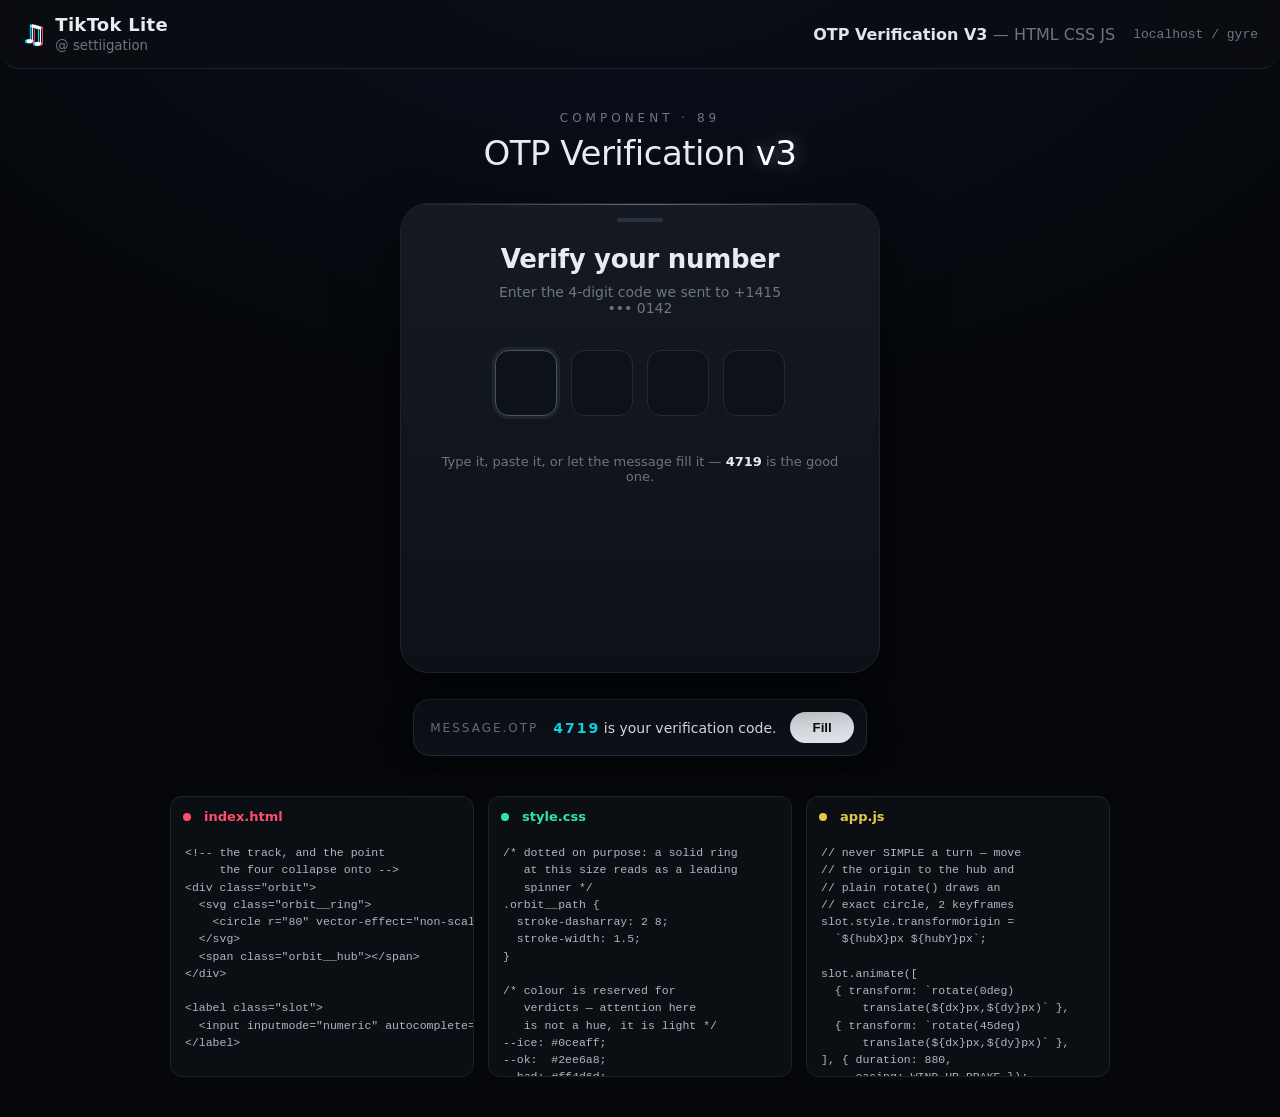
==== otp-verification-v3-pagedrop.html @ d61eb6ff "Add OTP Verification v3 component demo, pagedrop build, and analysis contact sheet Co-authored-by: a" ====
<!DOCTYPE html>
<html lang="en">
<head>
  <meta charset="UTF-8" />
  <meta name="viewport" content="width=device-width, initial-scale=1.0" />
  <title>OTP Verification V3 — HTML CSS JS</title>
  
<style>
:root {
  --bg: #05070a;
  --panel: #0b0e13;
  --panel-2: #10141b;
  --line: #1c232e;
  --text: #e8ecf2;
  --muted: #6d7583;
  --ice: #0ceaff;
  --ok: #2ee6a8;
  --bad: #ff4d6d;
  --radius: 28px;
}

* { box-sizing: border-box; }

html, body {
  margin: 0;
  padding: 0;
  background: radial-gradient(120% 90% at 50% -10%, #0a1120 0%, var(--bg) 55%);
  color: var(--text);
  font-family: "Segoe UI", system-ui, -apple-system, Roboto, Helvetica, Arial, sans-serif;
}

/* ---------- demo header ---------- */
.demo-header {
  display: flex;
  align-items: center;
  gap: 18px;
  padding: 14px 22px;
  background: rgba(10, 13, 18, .75);
  border-bottom: 1px solid var(--line);
  border-radius: 0 0 20px 20px;
}
.brand { display: flex; align-items: center; gap: 10px; }
.brand-mark {
  font-size: 26px;
  color: #fff;
  filter: drop-shadow(2px 0 0 var(--bad)) drop-shadow(-2px 0 0 var(--ice));
}
.brand-name strong { display: block; font-size: 18px; letter-spacing: .3px; }
.brand-name small { color: var(--muted); }
.demo-title { margin-left: auto; font-weight: 600; color: #dfe5ee; }
.demo-title .stack { color: var(--muted); font-weight: 400; }
.host { color: var(--muted); font-family: ui-monospace, monospace; font-size: 13px; }

/* ---------- stage ---------- */
.stage {
  max-width: 520px;
  margin: 0 auto;
  padding: 42px 20px 30px;
  text-align: center;
}
.kicker {
  color: var(--muted);
  letter-spacing: 4px;
  font-size: 12px;
  text-transform: uppercase;
  margin: 0 0 8px;
}
.page-title {
  margin: 0 0 30px;
  font-size: 34px;
  font-weight: 500;
  letter-spacing: -.5px;
}
.page-title span {
  color: #fff;
  text-shadow: 0 0 18px rgba(255, 255, 255, .35);
}

/* ---------- card ---------- */
.card {
  position: relative;
  background: linear-gradient(180deg, #151a22 0%, #0d1117 100%);
  border: 1px solid var(--line);
  border-radius: var(--radius);
  padding: 40px 28px 30px;
  min-height: 470px;
  box-shadow: 0 30px 60px rgba(0, 0, 0, .5);
  overflow: hidden;
}
.card::before {
  content: "";
  position: absolute;
  inset: 0 0 auto 0;
  height: 1px;
  background: linear-gradient(90deg, transparent, rgba(255,255,255,.35), transparent);
}
.grabber {
  position: absolute;
  top: 14px;
  left: 50%;
  transform: translateX(-50%);
  width: 46px;
  height: 4px;
  border-radius: 999px;
  background: #2a323f;
}

.card-status {
  font-size: 26px;
  font-weight: 600;
  margin: 0 0 10px;
  letter-spacing: -.3px;
}
.card-hint {
  color: var(--muted);
  font-size: 14px;
  margin: 0 auto 34px;
  max-width: 300px;
}

/* ---------- code input ---------- */
.code {
  display: flex;
  justify-content: center;
  gap: 14px;
  min-height: 78px;
}
.slot {
  width: 62px;
  height: 66px;
  border-radius: 14px;
  border: 1px solid #232b37;
  background: #0d1118;
  display: grid;
  place-items: center;
  font-size: 30px;
  font-weight: 600;
  color: var(--text);
  transition: border-color .18s, box-shadow .18s, background .18s;
}
.slot svg {
  width: 26px;
  height: 26px;
  color: #49515d;
}
.slot input {
  width: 100%;
  height: 100%;
  border: none;
  outline: none;
  background: transparent;
  color: inherit;
  font: inherit;
  text-align: center;
  caret-color: var(--ice);
}
.slot input::placeholder { color: #39414d; }
.slot.filled { background: #101722; }
.slot.active {
  border-color: #465364;
  box-shadow: 0 0 0 3px rgba(120, 140, 170, .12);
}
.slot.error { border-color: var(--bad); }
.slot.ok { border-color: var(--ok); background: rgba(46, 230, 168, .08); }

/* ---------- orbit ---------- */
.orbit {
  position: relative;
  width: 250px;
  height: 250px;
  margin: 30px auto 0;
}
.orbit__ring {
  position: absolute;
  inset: 0;
  width: 100%;
  height: 100%;
}
.orbit__ring circle {
  stroke: #39414a;
  stroke-dasharray: 2 8;
  stroke-width: 1.5;
  fill: none;
  transform-origin: center;
  animation: spin 12s linear infinite;
}
@keyframes spin { to { transform: rotate(360deg); } }

.orbit__hub {
  position: absolute;
  top: 50%;
  left: 50%;
  width: 8px;
  height: 8px;
  border-radius: 50%;
  background: #57606d;
  transform: translate(-50%, -50%);
}
.orbit__slots { position: absolute; inset: 0; }
.orbit__slot {
  position: absolute;
  top: 50%;
  left: 50%;
  width: 56px;
  height: 56px;
  border-radius: 14px;
  background: #101722;
  border: 1px solid #242c38;
  display: grid;
  place-items: center;
  font-size: 26px;
  font-weight: 600;
  will-change: transform;
}

/* ---------- success ---------- */
.success { margin-top: 34px; }
.success-title {
  color: var(--ok);
  font-size: 24px;
  font-weight: 600;
  margin: 0 0 26px;
  text-shadow: 0 0 16px rgba(46, 230, 168, .4);
}
.success-badge {
  position: relative;
  width: 110px;
  height: 110px;
  margin: 0 auto;
  border: 1.5px solid rgba(46,230,168,.7);
  border-radius: 24px;
  display: grid;
  place-items: center;
  box-shadow: 0 0 24px rgba(46,230,168,.35), inset 0 0 24px rgba(46,230,168,.15);
  animation: pop .5s cubic-bezier(.2,.9,.3,1.2);
}
.success-inner {
  width: 64px;
  height: 64px;
  border-radius: 18px;
  background: linear-gradient(160deg, #123427, #0a1f18);
  border: 1px solid #1f4f3c;
}
@keyframes pop { from { transform: scale(.8); opacity: 0; } to { transform: scale(1); opacity: 1; } }
.spark {
  position: absolute;
  width: 6px;
  height: 6px;
  border-radius: 50%;
  background: var(--ok);
}
.spark1 { top: -16px; left: 50%; }
.spark2 { bottom: -16px; left: 50%; }
.spark3 { top: 50%; left: -16px; }
.spark4 { top: 50%; right: -16px; }
.spark5 { top: 4px; right: 4px; }
.spark6 { bottom: 4px; left: 4px; }
.spark7 { bottom: 4px; right: 4px; display: none; }
.spark { animation: pulse 1.4s ease-in-out infinite; }
.spark2 { animation-delay: .18s; }
.spark3 { animation-delay: .36s; }
.spark4 { animation-delay: .54s; }
.spark5 { animation-delay: .72s; }
.spark6 { animation-delay: .9s; }
@keyframes pulse { 0%,100% { opacity: .35; } 50% { opacity: 1; } }

/* ---------- resend / helper ---------- */
.resend { color: var(--muted); margin-top: 26px; font-size: 14px; }
.resend span { color: var(--text); font-weight: 600; }
.helper { color: var(--muted); font-size: 13px; margin-top: 26px; }
.helper b { color: var(--text); }

/* ---------- message ---------- */
.message {
  display: flex;
  justify-content: center;
  margin-top: 26px;
}
.hidden { display: none !important; }
.message-pill {
  display: inline-flex;
  align-items: center;
  gap: 14px;
  background: #0d1118;
  border: 1px solid #222a35;
  border-radius: 16px;
  padding: 12px 12px 12px 16px;
  box-shadow: 0 12px 28px rgba(0,0,0,.4);
}
.message-label {
  color: var(--muted);
  font-size: 12px;
  letter-spacing: 2px;
  text-transform: uppercase;
}
.message-body { font-size: 14px; color: var(--text); }
.message-body b { margin: 0 1px; color: var(--ice); font-weight: 600; }
.fill-btn {
  border: none;
  background: #e8ecf2;
  color: #0b0e13;
  font-weight: 600;
  border-radius: 999px;
  padding: 8px 22px;
  cursor: pointer;
  transition: transform .1s, opacity .15s;
}
.fill-btn:hover { transform: scale(1.04); }
.fill-btn:active { transform: scale(.97); }

/* ---------- code bar ---------- */
.codebar {
  max-width: 980px;
  margin: 10px auto 40px;
  padding: 0 20px;
  display: grid;
  grid-template-columns: repeat(3, 1fr);
  gap: 14px;
}
.file {
  background: #0b0e13;
  border: 1px solid var(--line);
  border-radius: 12px;
  overflow: hidden;
}
.file .dot { display: inline-block; width: 8px; height: 8px; border-radius: 50%; background: var(--bad); margin: 0 8px 0 12px; }
.file h3 {
  display: inline-block;
  margin: 0;
  padding: 12px 0;
  color: var(--bad);
  font-size: 13px;
  font-weight: 600;
}
.file pre {
  margin: 0;
  padding: 8px 14px 14px;
  font-family: ui-monospace, "SF Mono", Menlo, Consolas, monospace;
  font-size: 11.5px;
  line-height: 1.5;
  color: #aeb7c4;
  overflow: auto;
  max-height: 240px;
}
.file[data-tab="css"] h3 { color: #2ee6a8; }
.file[data-tab="css"] .dot { background: #2ee6a8; }
.file[data-tab="js"] h3 { color: #e2c94b; }
.file[data-tab="js"] .dot { background: #e2c94b; }

@media (max-width: 760px) {
  .codebar { grid-template-columns: 1fr; }
  .demo-title .stack, .host { display: none; }
  .slot { width: 56px; height: 60px; }
  .orbit { transform: scale(.9); }
}

</style>
</head>
<body>
  <!-- demo header -->
  <header class="demo-header">
    <div class="brand">
      <span class="brand-mark">&#9835;</span>
      <div class="brand-name">
        <strong>TikTok Lite</strong>
        <small>@ settiigation</small>
      </div>
    </div>
    <div class="demo-title">
      <span>OTP Verification V3</span>
      <span class="stack">— HTML CSS JS</span>
    </div>
    <div class="host">localhost / gyre</div>
  </header>

  <main class="stage">
    <p class="kicker">COMPONENT · 89</p>
    <h1 class="page-title">OTP Verification <span>v3</span></h1>

    <!-- OTP card -->
    <section class="card" id="card" aria-label="OTP verification">
      <span class="grabber"></span>

      <div class="card-status" id="cardStatus">Verify your number</div>
      <p class="card-hint" id="cardHint">Enter the 4-digit code we sent to +1415 &#8226;&#8226;&#8226; 0142</p>

      <!-- input state -->
      <div class="code" id="code" aria-live="polite"></div>

      <!-- orbit / verifying state -->
      <div class="orbit hidden" id="orbit" aria-hidden="true">
        <svg class="orbit__ring" viewBox="0 0 200 200">
          <circle cx="100" cy="100" r="80" fill="none" />
        </svg>
        <span class="orbit__hub"></span>
        <div class="orbit__slots" id="orbitSlots">
          <span class="orbit__slot"></span>
          <span class="orbit__slot"></span>
          <span class="orbit__slot"></span>
          <span class="orbit__slot"></span>
        </div>
      </div>

      <!-- success state -->
      <div class="success hidden" id="success" aria-hidden="true">
        <p class="success-title">Verified successfully</p>
        <div class="success-badge">
          <div class="success-inner"></div>
          <span class="spark spark1"></span>
          <span class="spark spark2"></span>
          <span class="spark spark3"></span>
          <span class="spark spark4"></span>
          <span class="spark spark5"></span>
          <span class="spark spark6"></span>
          <span class="spark spark7"></span>
        </div>
      </div>

      <p class="resend hidden" id="resend">Didn't receive the code? &nbsp;Resend in <span id="resendCount">25</span>s</p>
      <p class="helper hidden" id="helper">Type it, paste it, or let the message fill it — <b>4719</b> is the good one.</p>
    </section>

    <!-- message bubble -->
    <div class="message hidden" id="message">
      <div class="message-pill">
        <span class="message-label">MESSAGE.OTP</span>
        <span class="message-body" id="messageBody"><b>4</b><b>7</b><b>1</b><b>9</b> is your verification code.</span>
        <button class="fill-btn" id="fillBtn" type="button">Fill</button>
      </div>
    </div>
  </main>

  <!-- recreated source panels -->
  <section class="codebar">
    <div class="file" data-tab="html">
      <span class="dot"></span>
      <h3>index.html</h3>
      <pre><code>&lt;!-- the track, and the point
     the four collapse onto --&gt;
&lt;div class="orbit"&gt;
  &lt;svg class="orbit__ring"&gt;
    &lt;circle r="80" vector-effect="non-scaling-stroke"/&gt;
  &lt;/svg&gt;
  &lt;span class="orbit__hub"&gt;&lt;/span&gt;
&lt;/div&gt;

&lt;label class="slot"&gt;
  &lt;input inputmode="numeric" autocomplete="one-time-code"&gt;
&lt;/label&gt;</code></pre>
    </div>
    <div class="file" data-tab="css">
      <span class="dot"></span>
      <h3>style.css</h3>
      <pre><code>/* dotted on purpose: a solid ring
   at this size reads as a leading
   spinner */
.orbit__path {
  stroke-dasharray: 2 8;
  stroke-width: 1.5;
}

/* colour is reserved for
   verdicts — attention here
   is not a hue, it is light */
--ice: #0ceaff;
--ok:  #2ee6a8;
--bad: #ff4d6d;</code></pre>
    </div>
    <div class="file" data-tab="js">
      <span class="dot"></span>
      <h3>app.js</h3>
      <pre><code>// never SIMPLE a turn — move
// the origin to the hub and
// plain rotate() draws an
// exact circle, 2 keyframes
slot.style.transformOrigin =
  `${hubX}px ${hubY}px`;

slot.animate([
  { transform: `rotate(0deg)
      translate(${dx}px,${dy}px)` },
  { transform: `rotate(45deg)
      translate(${dx}px,${dy}px)` },
], { duration: 880,
     easing: WIND_UP_BRAKE });</code></pre>
    </div>
  </section>

  
<script>
/* OTP Verification V3 — reconstructed from the reference recording */
(() => {
  const CODE = "4719";
  const N = CODE.length;

  const card = document.getElementById("card");
  const statusEl = document.getElementById("cardStatus");
  const hintEl = document.getElementById("cardHint");
  const codeEl = document.getElementById("code");
  const orbitEl = document.getElementById("orbit");
  const orbitSlots = document.getElementById("orbitSlots");
  const successEl = document.getElementById("success");
  const messageEl = document.getElementById("message");
  const fillBtn = document.getElementById("fillBtn");
  const helperEl = document.getElementById("helper");
  const resendEl = document.getElementById("resend");
  const resendCountEl = document.getElementById("resendCount");

  const slots = [];
  let state = "input"; // input | orbit | success
  let resendTimer = null;

  const log = (m) => { statusEl.textContent = m; };

  /* ---------- build input slots ---------- */
  function buildSlots() {
    codeEl.innerHTML = "";
    slots.length = 0;
    for (let i = 0; i < N; i++) {
      const slot = document.createElement("label");
      slot.className = "slot";
      const input = document.createElement("input");
      input.type = "text";
      input.inputMode = "numeric";
      input.autocomplete = "one-time-code";
      input.maxLength = 1;
      input.dataset.index = i;

      input.addEventListener("input", () => {
        input.value = input.value.replace(/\D/g, "").slice(0, 1);
        slot.classList.toggle("filled", !!input.value);
        slot.classList.remove("error");
        if (input.value && i < N - 1) slots[i + 1].querySelector("input").focus();
        if (getCode().length === N) verify(getCode());
      });
      input.addEventListener("keydown", (e) => {
        if (e.key === "Backspace" && !input.value && i > 0) {
          slots[i - 1].querySelector("input").focus();
          slots[i - 1].querySelector("input").value = "";
          slots[i - 1].classList.remove("filled");
          e.preventDefault();
        }
      });
      input.addEventListener("focus", () => {
        slots.forEach((s, idx) => s.classList.toggle("active", idx === i));
      });

      slot.appendChild(input);
      codeEl.appendChild(slot);
      slots.push(slot);
    }
    slots[0].querySelector("input").focus();
  }

  const getCode = () => slots.map((s) => s.querySelector("input").value).join("");
  const setSlotValue = (val) => {
    slots.forEach((s, i) => {
      const input = s.querySelector("input");
      input.value = val[i] || "";
      s.classList.toggle("filled", !!val[i]);
    });
  };
  const resetSlots = () => setSlotValue("");

  /* ---------- set the active state ---------- */
  function show(state) {
    codeEl.classList.toggle("hidden", state !== "input");
    orbitEl.classList.toggle("hidden", state !== "orbit");
    successEl.classList.toggle("hidden", state !== "success");
    helperEl.classList.toggle("hidden", state !== "input");
    resendEl.classList.toggle("hidden", state !== "orbit");
    messageEl.classList.toggle("hidden", state === "success");
  }

  /* ---------- verify / orbit animation ---------- */
  function verify(code) {
    state = "orbit";
    hideMessage();
    show("orbit");
    log("Verifying…");
    hintEl.style.visibility = "hidden";
    startResend(25);

    const digits = code.split("");
    orbitSlots.innerHTML = "";
    const slotsEl = digits.map((d) => {
      const el = document.createElement("span");
      el.className = "orbit__slot";
      el.textContent = d;
      orbitSlots.appendChild(el);
      return el;
    });

    const centre = 125;
    const radius = 78;
    const angle = 90;
    const rad = (angle * Math.PI) / 180;
    const dx = Math.cos(rad) * radius;
    const dy = Math.sin(rad) * radius;

    // digits converge to orbit, then spin together
    const WIND_UP_BRAKE = [0.12, 0.52, 0.82, 1];
    slotsEl.forEach((el, i) => {
      const a0 = ((angle + i * 90) * Math.PI) / 180;
      const x0 = Math.cos(a0) * radius;
      const y0 = Math.sin(a0) * radius;
      el.style.transformOrigin = `${centre}px ${centre}px`;
      el.animate(
        [
          { transform: `translate(0,0) scale(1)` },
          {
            transform: `translate(${x0}px,${y0}px) scale(1)`,
            offset: 0.55,
          },
        ],
        { duration: 880, easing: "cubic-bezier(.2,.7,.3,1)" }
      );
    });

    setTimeout(() => {
      // spin the whole set, as in the reference
      const arm = (el, base) =>
        el.animate(
          [
            { transform: `translate(${dx}px,${dy}px) rotate(0deg)` },
            { transform: `translate(${dx}px,${dy}px) rotate(45deg)` },
            { transform: `translate(${dx}px,${dy}px) rotate(90deg)` },
            { transform: `translate(${dx}px,${dy}px) rotate(135deg)` },
            { transform: `translate(${dx}px,${dy}px) rotate(180deg)` },
            { transform: `translate(${dx}px,${dy}px) rotate(225deg)` },
            { transform: `translate(${dx}px,${dy}px) rotate(270deg)` },
            { transform: `translate(${dx}px,${dy}px) rotate(315deg)` },
            { transform: `translate(${dx}px,${dy}px) rotate(360deg)` },
          ],
          { duration: 880, iterations: 1, easing: "cubic-bezier(.1,.6,.2,1)" }
        );
      // offset each so they take the four positions
      slotsEl.forEach((el, i) => (el.dataset.base = i));
      spinCycle(slotsEl, dx, dy, 0);
      setTimeout(() => succeed(), 2400);
    }, 900);
  }

  function spinCycle(list, dx, dy, round) {
    list.forEach((el, i) => {
      // four arms kept 90° apart
      const start = (i * 90 + round * 90) % 360;
      el.animate(
        [
          { transform: `translate(${dx}px,${dy}px) rotate(${start}deg)` },
          { transform: `translate(${dx}px,${dy}px) rotate(${start + 90}deg)` },
        ],
        { duration: 880, easing: "cubic-bezier(.2,.7,.3,1)" }
      );
    });
    setTimeout(() => spinCycle(list, dx, dy, round + 1), 880);
  }

  function succeed() {
    state = "success";
    show("success");
    log("Verified successfully");
    hintEl.style.visibility = "";
    stopResend();
  }

  /* ---------- resend countdown ---------- */
  function startResend(sec) {
    stopResend();
    resendCountEl.textContent = sec;
    resendTimer = setInterval(() => {
      let v = parseInt(resendCountEl.textContent, 10) - 1;
      if (v <= 0) v = 25; // loop
      resendCountEl.textContent = v;
    }, 1000);
  }
  function stopResend() {
    if (resendTimer) clearInterval(resendTimer);
    resendTimer = null;
  }

  /* ---------- message bubble ---------- */
  function showMessage() {
    messageEl.classList.remove("hidden");
  }
  function hideMessage() {
    messageEl.classList.add("hidden");
  }
  fillBtn.addEventListener("click", () => {
    setSlotValue(CODE);
    verify(CODE);
  });

  /* ---------- restart ---------- */
  function restart() {
    state = "input";
    resetSlots();
    showMessage();
    show("input");
    log("Verify your number");
    hintEl.style.visibility = "";
    stopResend();
    slots[0].querySelector("input").focus();
  }
  successEl.addEventListener("click", restart);

  buildSlots();
  showMessage();
  show("input");
})();

</script>
<script src="https://pagedrop.ai/pagedrop.js"></script>
</body>
</html>
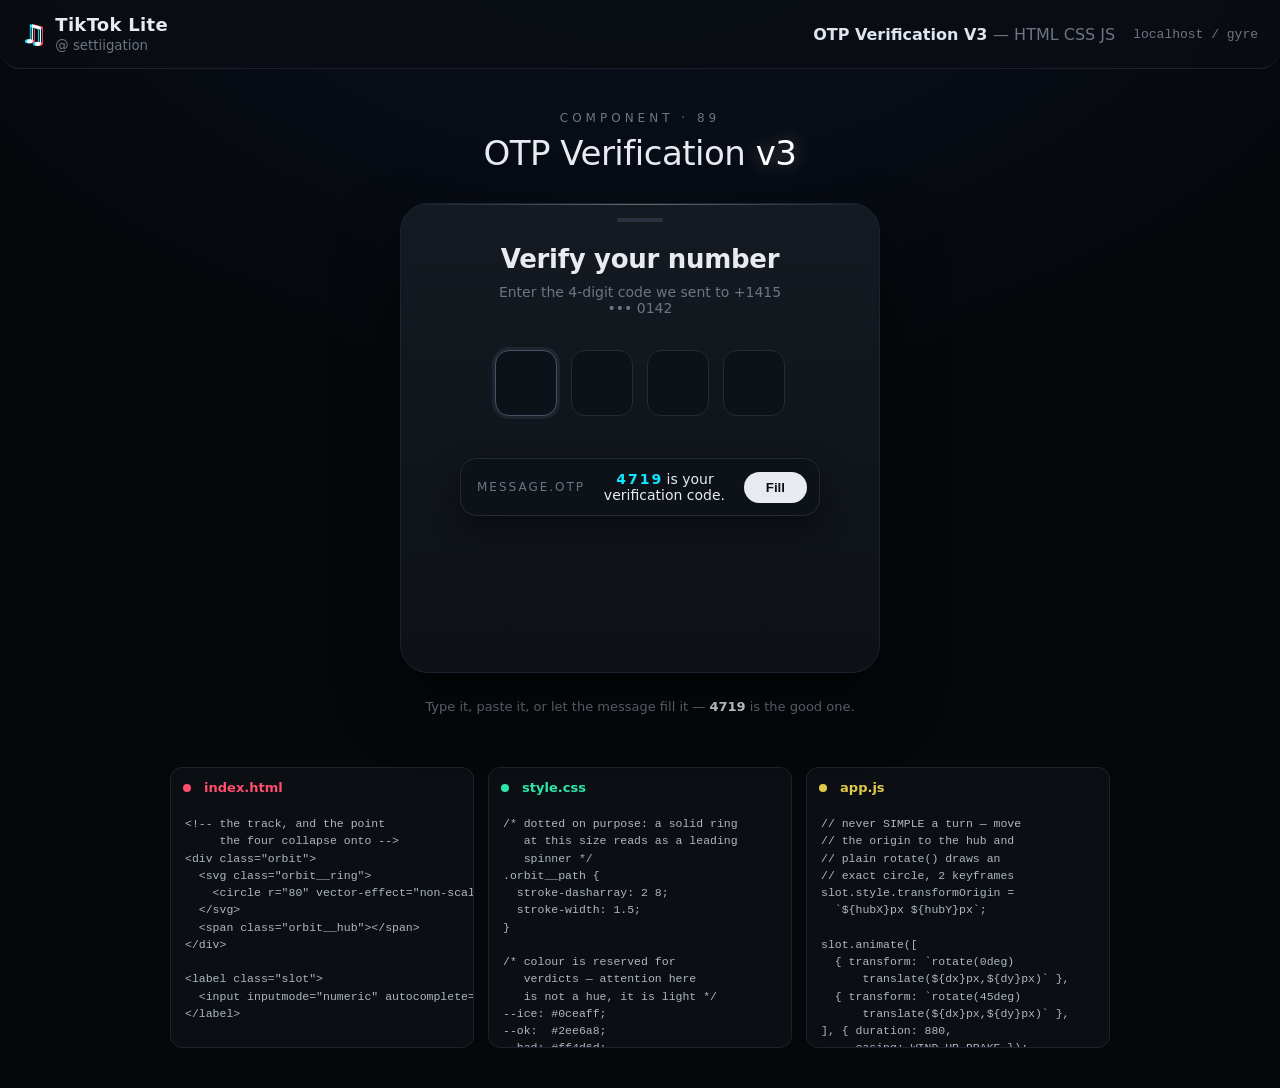
==== commit cf2bc071: "Match reference: upright orbiting digits, checkmark success card, Continue pill, and TikTok Lite spl" ====
--- a/otp-verification-v3-pagedrop.html
+++ b/otp-verification-v3-pagedrop.html
@@ -203,24 +203,36 @@
   left: 50%;
   width: 56px;
   height: 56px;
+  margin: -28px 0 0 -28px; /* centre the tile on the hub */
   border-radius: 14px;
   background: #101722;
   border: 1px solid #242c38;
-  display: grid;
-  place-items: center;
   font-size: 26px;
   font-weight: 600;
   will-change: transform;
 }
+.orbit__face {
+  width: 100%;
+  height: 100%;
+  display: grid;
+  place-items: center;
+  color: var(--text);
+  will-change: transform;
+}
 
 /* ---------- success ---------- */
-.success { margin-top: 34px; }
+.success { margin-top: 30px; }
 .success-title {
   color: var(--ok);
   font-size: 24px;
   font-weight: 600;
-  margin: 0 0 26px;
+  margin: 0 0 8px;
   text-shadow: 0 0 16px rgba(46, 230, 168, .4);
+}
+.success-sub {
+  color: var(--muted);
+  font-size: 13px;
+  margin: 0 0 30px;
 }
 .success-badge {
   position: relative;
@@ -231,17 +243,12 @@
   border-radius: 24px;
   display: grid;
   place-items: center;
+  color: var(--ok);
   box-shadow: 0 0 24px rgba(46,230,168,.35), inset 0 0 24px rgba(46,230,168,.15);
   animation: pop .5s cubic-bezier(.2,.9,.3,1.2);
 }
-.success-inner {
-  width: 64px;
-  height: 64px;
-  border-radius: 18px;
-  background: linear-gradient(160deg, #123427, #0a1f18);
-  border: 1px solid #1f4f3c;
-}
-@keyframes pop { from { transform: scale(.8); opacity: 0; } to { transform: scale(1); opacity: 1; } }
+.checkmark { width: 54px; height: 54px; filter: drop-shadow(0 0 8px rgba(46,230,168,.7)); }
+@keyframes pop { from { transform: scale(.25); opacity: 0; } to { transform: scale(1); opacity: 1; } }
 .spark {
   position: absolute;
   width: 6px;
@@ -255,14 +262,83 @@
 .spark4 { top: 50%; right: -16px; }
 .spark5 { top: 4px; right: 4px; }
 .spark6 { bottom: 4px; left: 4px; }
-.spark7 { bottom: 4px; right: 4px; display: none; }
+.spark7 { bottom: 4px; right: 4px; }
+.spark8 { top: 4px; left: 4px; }
 .spark { animation: pulse 1.4s ease-in-out infinite; }
 .spark2 { animation-delay: .18s; }
 .spark3 { animation-delay: .36s; }
 .spark4 { animation-delay: .54s; }
 .spark5 { animation-delay: .72s; }
 .spark6 { animation-delay: .9s; }
+.spark7 { animation-delay: 1.08s; }
+.spark8 { animation-delay: 1.26s; }
 @keyframes pulse { 0%,100% { opacity: .35; } 50% { opacity: 1; } }
+
+.success-footer {
+  display: flex;
+  align-items: center;
+  justify-content: space-between;
+  gap: 16px;
+  margin-top: 34px;
+  padding: 10px 6px 0 12px;
+  border-top: 1px solid var(--line);
+}
+.secure {
+  color: var(--muted);
+  font-size: 13px;
+  display: inline-flex;
+  align-items: center;
+  gap: 8px;
+}
+.secure::before { content: ""; width: 18px; height: 18px; border-radius: 50%; background: rgba(46,230,168,.15); position: relative; }
+.continue-btn {
+  border: 1px solid var(--ok);
+  background: linear-gradient(180deg, #2ee6a8, #20c98f);
+  color: #04120c;
+  font-weight: 700;
+  border-radius: 999px;
+  padding: 9px 26px;
+  cursor: pointer;
+  box-shadow: 0 6px 18px rgba(46,230,168,.35);
+  transition: transform .1s, box-shadow .15s;
+}
+.continue-btn:hover { transform: translateY(-1px); box-shadow: 0 10px 22px rgba(46,230,168,.45); }
+.continue-btn:active { transform: translateY(1px); }
+
+/* ---------- splash ---------- */
+.splash {
+  position: fixed;
+  inset: 0;
+  z-index: 50;
+  background: #0a0b0d;
+  display: flex;
+  flex-direction: column;
+  align-items: center;
+  justify-content: center;
+  gap: 6px;
+}
+.splash-logo { position: relative; margin-bottom: 10px; }
+.splash-logo .note {
+  font-size: 92px;
+  line-height: 1;
+  color: #fff;
+  filter: drop-shadow(-4px 0 0 rgba(12,234,255,.9)) drop-shadow(4px 0 0 rgba(255,77,109,.9));
+}
+.splash-logo .bolt {
+  position: absolute;
+  top: 8px;
+  left: 50%;
+  transform: translateX(-50%);
+  font-size: 26px;
+}
+.splash-name {
+  margin: 0;
+  font-size: 44px;
+  font-weight: 700;
+  letter-spacing: -.5px;
+  text-shadow: -3px 0 0 rgba(12,234,255,.85), 3px 0 0 rgba(255,77,109,.85);
+}
+.splash-lite { margin: 0; color: #cfd4dc; font-size: 22px; letter-spacing: 1px; }
 
 /* ---------- resend / helper ---------- */
 .resend { color: var(--muted); margin-top: 26px; font-size: 14px; }
@@ -274,19 +350,24 @@
 .message {
   display: flex;
   justify-content: center;
-  margin-top: 26px;
+  margin-top: 30px;
 }
 .hidden { display: none !important; }
 .message-pill {
   display: inline-flex;
   align-items: center;
+  width: 100%;
+  max-width: 360px;
   gap: 14px;
+  justify-content: flex-start;
   background: #0d1118;
   border: 1px solid #222a35;
   border-radius: 16px;
   padding: 12px 12px 12px 16px;
   box-shadow: 0 12px 28px rgba(0,0,0,.4);
 }
+.message-label { margin-right: auto; }
+.fill-btn { margin-left: auto; }
 .message-label {
   color: var(--muted);
   font-size: 12px;
@@ -404,8 +485,11 @@
       <!-- success state -->
       <div class="success hidden" id="success" aria-hidden="true">
         <p class="success-title">Verified successfully</p>
+        <p class="success-sub">Your number has been verified.</p>
         <div class="success-badge">
-          <div class="success-inner"></div>
+          <svg class="checkmark" viewBox="0 0 24 24" aria-hidden="true">
+            <path d="M5 12.5 L10 17.5 L19 7.5" fill="none" stroke="currentColor" stroke-width="2.6" stroke-linecap="round" stroke-linejoin="round" />
+          </svg>
           <span class="spark spark1"></span>
           <span class="spark spark2"></span>
           <span class="spark spark3"></span>
@@ -413,22 +497,38 @@
           <span class="spark spark5"></span>
           <span class="spark spark6"></span>
           <span class="spark spark7"></span>
+          <span class="spark spark8"></span>
+        </div>
+        <div class="success-footer">
+          <span class="secure">Verified and secure</span>
+          <button class="continue-btn" id="continueBtn" type="button">Continue</button>
         </div>
       </div>
 
       <p class="resend hidden" id="resend">Didn't receive the code? &nbsp;Resend in <span id="resendCount">25</span>s</p>
-      <p class="helper hidden" id="helper">Type it, paste it, or let the message fill it — <b>4719</b> is the good one.</p>
+
+      <!-- message bubble -->
+      <div class="message hidden" id="message">
+        <div class="message-pill">
+          <span class="message-label">MESSAGE.OTP</span>
+          <span class="message-body" id="messageBody"><b>4</b><b>7</b><b>1</b><b>9</b> is your verification code.</span>
+          <button class="fill-btn" id="fillBtn" type="button">Fill</button>
+        </div>
+      </div>
     </section>
 
-    <!-- message bubble -->
-    <div class="message hidden" id="message">
-      <div class="message-pill">
-        <span class="message-label">MESSAGE.OTP</span>
-        <span class="message-body" id="messageBody"><b>4</b><b>7</b><b>1</b><b>9</b> is your verification code.</span>
-        <button class="fill-btn" id="fillBtn" type="button">Fill</button>
-      </div>
+    <p class="helper hidden" id="helper">Type it, paste it, or let the message fill it — <b>4719</b> is the good one.</p>
+  </main>
+
+  <!-- full-screen app splash (shown after verification, as in the recording) -->
+  <div class="splash hidden" id="splash" aria-hidden="true">
+    <div class="splash-logo">
+      <span class="note">&#9835;</span>
+      <span class="bolt">&#9889;</span>
     </div>
-  </main>
+    <h2 class="splash-name">TikTok</h2>
+    <p class="splash-lite">Lite</p>
+  </div>
 
   <!-- recreated source panels -->
   <section class="codebar">
@@ -488,10 +588,13 @@
 
   
 <script>
-/* OTP Verification V3 — reconstructed from the reference recording */
+/* OTP Verification V3 — matched to the reference recording */
 (() => {
   const CODE = "4719";
   const N = CODE.length;
+  const ORBIT_RADIUS = 78;   // px from hub to tile centre
+  const ORBIT_MS = 1760;     // one full revolution (2 x 880ms beats)
+  const SPLASH_MS = 1800;    // how long the TikTok Lite splash holds
 
   const card = document.getElementById("card");
   const statusEl = document.getElementById("cardStatus");
@@ -505,10 +608,15 @@
   const helperEl = document.getElementById("helper");
   const resendEl = document.getElementById("resend");
   const resendCountEl = document.getElementById("resendCount");
+  const continueBtn = document.getElementById("continueBtn");
+  const splashEl = document.getElementById("splash");
 
   const slots = [];
-  let state = "input"; // input | orbit | success
+  let state = "input"; // input | orbit | success | splash
   let resendTimer = null;
+  let successTimer = null;
+  let splashTimer = null;
+  let orbitAnims = [];
 
   const log = (m) => { statusEl.textContent = m; };
 
@@ -531,7 +639,7 @@
         slot.classList.toggle("filled", !!input.value);
         slot.classList.remove("error");
         if (input.value && i < N - 1) slots[i + 1].querySelector("input").focus();
-        if (getCode().length === N) verify(getCode());
+        if (getCode().length === N) handleCode(getCode());
       });
       input.addEventListener("keydown", (e) => {
         if (e.key === "Backspace" && !input.value && i > 0) {
@@ -562,106 +670,118 @@
   };
   const resetSlots = () => setSlotValue("");
 
-  /* ---------- set the active state ---------- */
-  function show(state) {
-    codeEl.classList.toggle("hidden", state !== "input");
-    orbitEl.classList.toggle("hidden", state !== "orbit");
-    successEl.classList.toggle("hidden", state !== "success");
-    helperEl.classList.toggle("hidden", state !== "input");
-    resendEl.classList.toggle("hidden", state !== "orbit");
-    messageEl.classList.toggle("hidden", state === "success");
-  }
-
-  /* ---------- verify / orbit animation ---------- */
-  function verify(code) {
+  /* ---------- set the active view ---------- */
+  function show(view) {
+    codeEl.classList.toggle("hidden", view !== "input");
+    orbitEl.classList.toggle("hidden", view !== "orbit");
+    successEl.classList.toggle("hidden", view !== "success");
+    helperEl.classList.toggle("hidden", view !== "input");
+    resendEl.classList.toggle("hidden", view !== "orbit");
+    messageEl.classList.toggle("hidden", view !== "input");
+  }
+
+  /* ---------- clear any running animation state ---------- */
+  function stopAnimations() {
+    if (successTimer) clearTimeout(successTimer);
+    if (splashTimer) clearTimeout(splashTimer);
+    successTimer = null;
+    splashTimer = null;
+    orbitAnims.forEach((a) => a.cancel());
+    orbitAnims = [];
+  }
+
+  /* ---------- input handling ---------- */
+  function handleCode(code) {
+    if (code === CODE) {
+      verify();
+    } else {
+      state = "input";
+      log("Verify your number");
+      hintEl.style.visibility = "";
+      slots.forEach((s) => s.classList.add("error"));
+      setTimeout(() => {
+        slots.forEach((s) => s.classList.remove("error"));
+        resetSlots();
+        slots[0].querySelector("input").focus();
+      }, 900);
+    }
+  }
+
+  /* ---------- orbit / verifying ---------- */
+  function verify() {
     state = "orbit";
-    hideMessage();
     show("orbit");
-    log("Verifying…");
+    // reference keeps "Verify your number" up during the spin
+    log("Verify your number");
     hintEl.style.visibility = "hidden";
     startResend(25);
 
-    const digits = code.split("");
+    // tiles rest at top/right/bottom/left, clockwise — 7,9,1,4
+    // (clockwise order from top; base angle = rotate() deg at tile centre/hub)
+    const placements = [
+      { d: "7", base: 270 },
+      { d: "9", base: 0 },
+      { d: "1", base: 90 },
+      { d: "4", base: 180 },
+    ];
+
     orbitSlots.innerHTML = "";
-    const slotsEl = digits.map((d) => {
+    const items = placements.map(({ d, base }) => {
       const el = document.createElement("span");
       el.className = "orbit__slot";
-      el.textContent = d;
+      const face = document.createElement("span");
+      face.className = "orbit__face";
+      face.textContent = d;
+      el.appendChild(face);
+      el.dataset.base = base;
       orbitSlots.appendChild(el);
       return el;
     });
 
-    const centre = 125;
-    const radius = 78;
-    const angle = 90;
-    const rad = (angle * Math.PI) / 180;
-    const dx = Math.cos(rad) * radius;
-    const dy = Math.sin(rad) * radius;
-
-    // digits converge to orbit, then spin together
-    const WIND_UP_BRAKE = [0.12, 0.52, 0.82, 1];
-    slotsEl.forEach((el, i) => {
-      const a0 = ((angle + i * 90) * Math.PI) / 180;
-      const x0 = Math.cos(a0) * radius;
-      const y0 = Math.sin(a0) * radius;
-      el.style.transformOrigin = `${centre}px ${centre}px`;
-      el.animate(
+    // the recording's technique: origin on the hub, then
+    // `rotate(base) translate(r,0)`; the face counter-rotates so each
+    // digit stays readable while the tiles orbit and tilt.
+    items.forEach((el) => {
+      const base = Number(el.dataset.base);
+      const face = el.querySelector(".orbit__face");
+
+      const orbit = el.animate(
         [
-          { transform: `translate(0,0) scale(1)` },
-          {
-            transform: `translate(${x0}px,${y0}px) scale(1)`,
-            offset: 0.55,
-          },
+          { transform: `rotate(${base}deg) translate(${ORBIT_RADIUS}px, 0px)` },
+          { transform: `rotate(${base + 360}deg) translate(${ORBIT_RADIUS}px, 0px)` },
         ],
-        { duration: 880, easing: "cubic-bezier(.2,.7,.3,1)" }
+        { duration: ORBIT_MS, easing: "cubic-bezier(.2,.75,.3,1)", fill: "forwards" }
       );
+      const stand = face.animate(
+        [
+          { transform: `rotate(${-base}deg)` },
+          { transform: `rotate(${-base - 360}deg)` },
+        ],
+        { duration: ORBIT_MS, easing: "cubic-bezier(.2,.75,.3,1)", fill: "forwards" }
+      );
+      orbitAnims.push(orbit, stand);
     });
 
-    setTimeout(() => {
-      // spin the whole set, as in the reference
-      const arm = (el, base) =>
-        el.animate(
-          [
-            { transform: `translate(${dx}px,${dy}px) rotate(0deg)` },
-            { transform: `translate(${dx}px,${dy}px) rotate(45deg)` },
-            { transform: `translate(${dx}px,${dy}px) rotate(90deg)` },
-            { transform: `translate(${dx}px,${dy}px) rotate(135deg)` },
-            { transform: `translate(${dx}px,${dy}px) rotate(180deg)` },
-            { transform: `translate(${dx}px,${dy}px) rotate(225deg)` },
-            { transform: `translate(${dx}px,${dy}px) rotate(270deg)` },
-            { transform: `translate(${dx}px,${dy}px) rotate(315deg)` },
-            { transform: `translate(${dx}px,${dy}px) rotate(360deg)` },
-          ],
-          { duration: 880, iterations: 1, easing: "cubic-bezier(.1,.6,.2,1)" }
-        );
-      // offset each so they take the four positions
-      slotsEl.forEach((el, i) => (el.dataset.base = i));
-      spinCycle(slotsEl, dx, dy, 0);
-      setTimeout(() => succeed(), 2400);
-    }, 900);
-  }
-
-  function spinCycle(list, dx, dy, round) {
-    list.forEach((el, i) => {
-      // four arms kept 90° apart
-      const start = (i * 90 + round * 90) % 360;
-      el.animate(
-        [
-          { transform: `translate(${dx}px,${dy}px) rotate(${start}deg)` },
-          { transform: `translate(${dx}px,${dy}px) rotate(${start + 90}deg)` },
-        ],
-        { duration: 880, easing: "cubic-bezier(.2,.7,.3,1)" }
-      );
-    });
-    setTimeout(() => spinCycle(list, dx, dy, round + 1), 880);
-  }
-
+    successTimer = setTimeout(() => succeed(), ORBIT_MS + 200);
+  }
+
+  /* ---------- success + splash ---------- */
   function succeed() {
+    stopAnimations();
     state = "success";
     show("success");
     log("Verified successfully");
     hintEl.style.visibility = "";
     stopResend();
+
+    // reference: after the success screen rests, the app shows the splash
+    splashTimer = setTimeout(showSplash, 2400);
+  }
+
+  function showSplash() {
+    state = "splash";
+    splashEl.classList.remove("hidden");
+    splashTimer = setTimeout(restart, SPLASH_MS);
   }
 
   /* ---------- resend countdown ---------- */
@@ -679,33 +799,26 @@
     resendTimer = null;
   }
 
-  /* ---------- message bubble ---------- */
-  function showMessage() {
-    messageEl.classList.remove("hidden");
-  }
-  function hideMessage() {
-    messageEl.classList.add("hidden");
-  }
-  fillBtn.addEventListener("click", () => {
-    setSlotValue(CODE);
-    verify(CODE);
-  });
-
   /* ---------- restart ---------- */
   function restart() {
+    stopAnimations();
     state = "input";
+    splashEl.classList.add("hidden");
     resetSlots();
-    showMessage();
     show("input");
     log("Verify your number");
     hintEl.style.visibility = "";
     stopResend();
     slots[0].querySelector("input").focus();
   }
-  successEl.addEventListener("click", restart);
+
+  fillBtn.addEventListener("click", () => {
+    setSlotValue(CODE);
+    handleCode(CODE);
+  });
+  continueBtn.addEventListener("click", showSplash);
 
   buildSlots();
-  showMessage();
   show("input");
 })();
 
